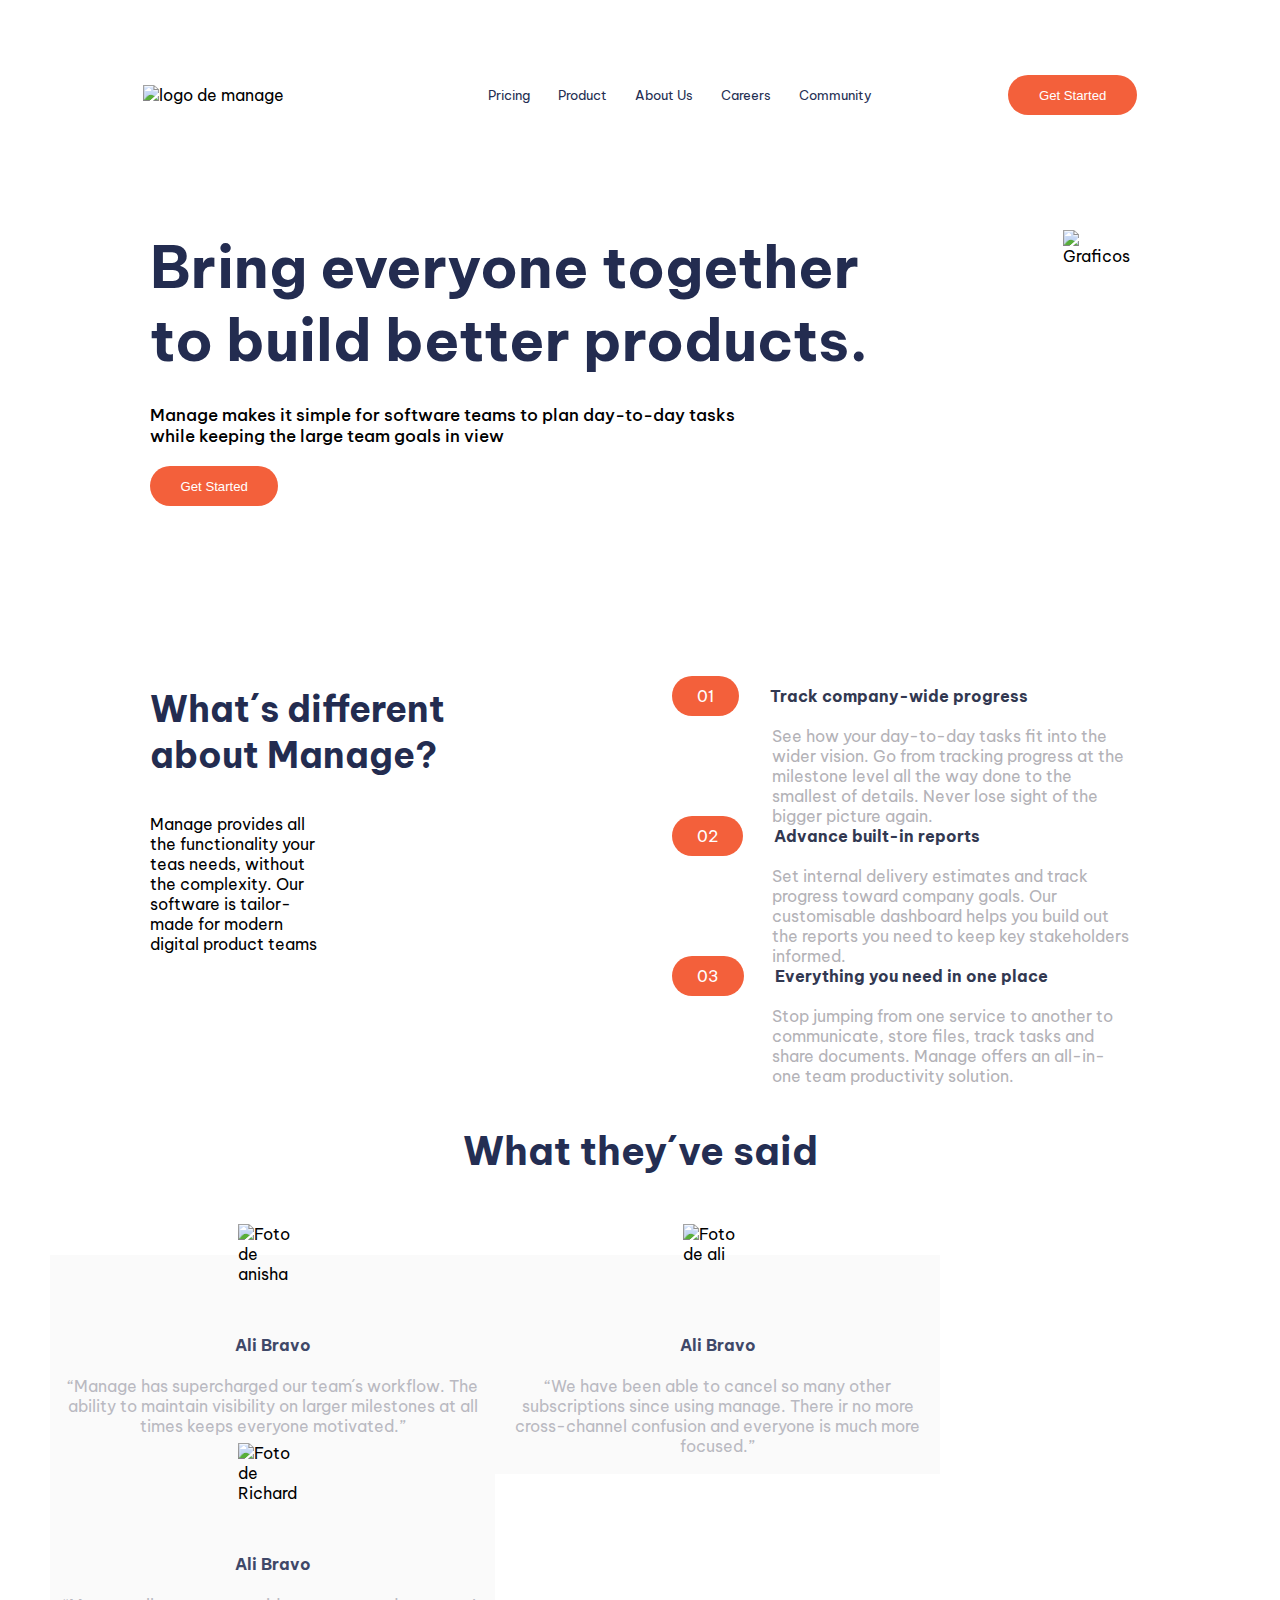
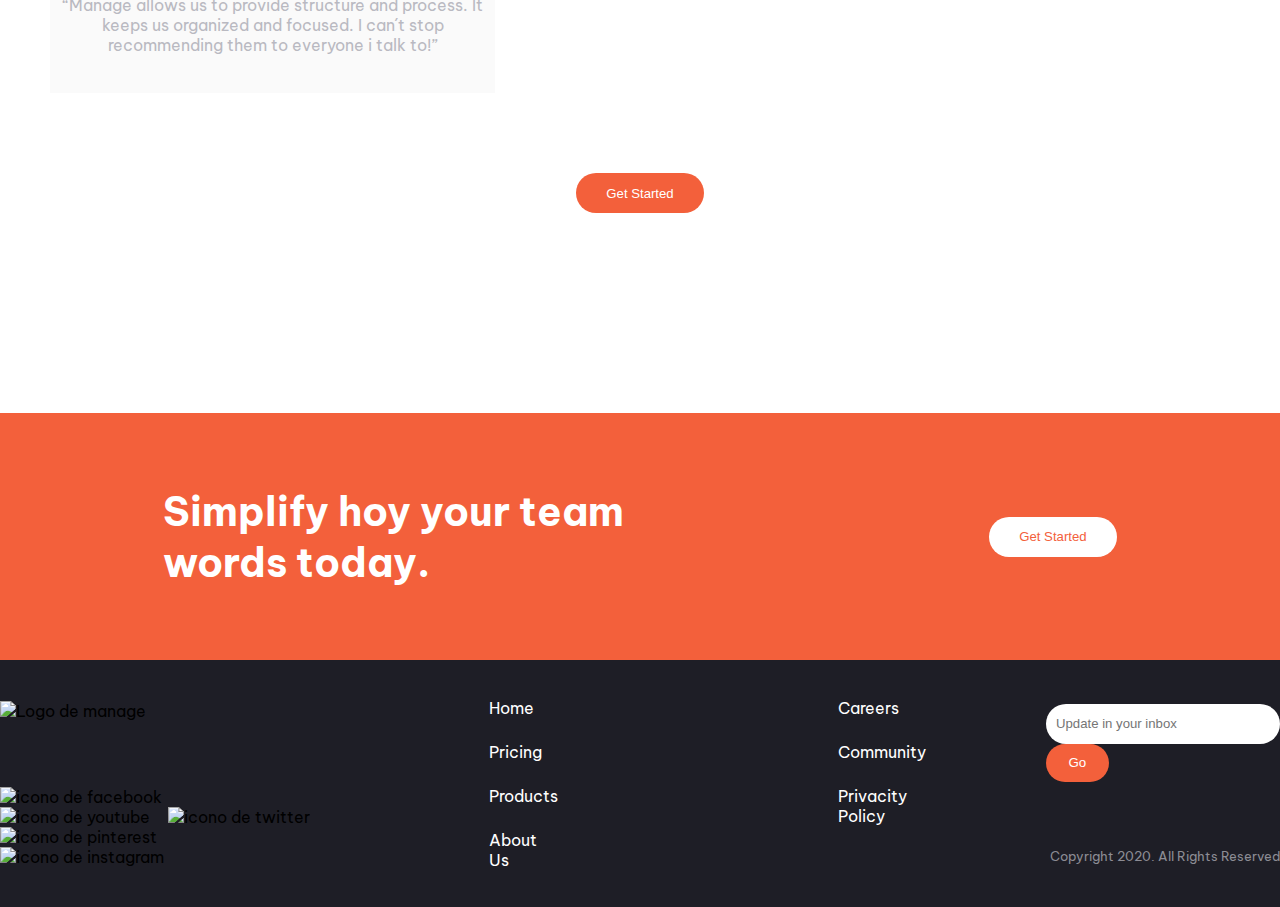
==== Proyecto Final/index.html @ f648d9e4 "Desktop terminado" ====
<!DOCTYPE html>
<html lang="es">
<head>
    <meta charset="UTF-8">
    <meta http-equiv="X-UA-Compatible" content="IE=edge">
    <meta name="viewport" content="width=device-width, initial-scale=1.0">
    <link rel="stylesheet" href="css/style.css">
    <title>Manage</title>
</head>
<body>
    <header class="home">
        <img src="img/logo.svg" alt="logo de manage">
        <nav class="navHeader">
            <ul>
                <li>Pricing</li>
                <li>Product</li>
                <li>About Us</li>
                <li>Careers</li>
                <li>Community</li>
            </ul>
        </nav>
        <a href="#"><button type="submit" class="getStarted">Get Started</button>
        </a>
    </header>
    <main>
        <section class="mainSuperior">
            <article class="textBanner">
                <div class="textYbutton">
                    <h1>Bring everyone together to build better products.</h1>
                    <p>Manage makes it simple for software teams to plan day-to-day tasks while keeping the large team goals in view</p>
                    <a href="#"><button type="submit" class="getStarted">Get Started</button>
                    </a>
                </div>
                <div class="grafico">
                    <img src="img/illustration-intro.svg" alt="Graficos ">
                </div>
            </article>
            <article class="prospecto">
                <section class="text">
                    <h3>What´s different about Manage?</h3>
                    <p>Manage provides all the functionality your teas needs, without the complexity. Our software is tailor-made for modern digital product teams</p>
                </section>
    
                <section class="items">
                <div class="skills">
                    <span>01</span>
                    <h5>Track company-wide progress</h5>
                    <p>See how your day-to-day tasks fit into the wider vision. Go from tracking progress at the milestone level all the way done to the smallest of details. Never lose sight of the bigger picture again.</p>
                </div>
                <div class="skills">
                    <span>02</span>
                    <h5>Advance built-in reports</h5>
                    <p>Set internal delivery estimates and track progress toward company goals. Our customisable dashboard helps you build out the reports you need to keep key stakeholders informed.</p>
                </div>
                <div class="skills">
                    <span>03</span>
                    <h5>Everything you need in one place</h5>
                    <p>Stop jumping from one service to another to communicate, store files, track tasks and share documents. Manage offers an all-in-one team productivity solution.</p>
                </div>            
                </section>
            </article>
        </section>
        <section class="midFooter">
            <h2>What they´ve said</h2>
            <article class="galeria">
                <div class="cards">
                    <img src="img/avatar-anisha.png" alt="Foto de anisha">
                    <h5>Ali Bravo</h5>
                    <p>“Manage has supercharged our team´s workflow. The ability to maintain visibility on larger milestones at all times keeps everyone motivated.”</p>
                </div>
                <div class="cards">
                    <img src="img/avatar-ali.png" alt="Foto de ali">
                    <h5>Ali Bravo</h5>
                    <p>“We have been able to cancel so many other subscriptions since using manage. There ir no more cross-channel confusion and everyone is much more focused.”</p>
                </div>
                <div class="cards">
                    <img src="img/avatar-richard.png" alt="Foto de Richard">
                    <h5>Ali Bravo</h5>
                    <p>“Manage allows us to provide structure and process. It keeps us organized and focused. I can´t stop recommending them to everyone i talk to!”</p>
                </div>
            </article>
            <a href="#"><button type="submit" class="getStarted">Get Started</button>
            </a>
        </section>
    </main>
    <footer>
        <header class="footerSup">
            <h2>Simplify hoy your team words today.</h2>
            <a href="#">
                <button type="submit" class="getStarted2">Get Started</button>
            </a>
        </header>
        <footer class="footerEnd">
            <section class="logoSocialMedia"> 
                <img src="img/logo.svg" alt="Logo de manage">
                <div class="socialMedia">
                    <img src="img/icon-facebook.svg" alt="icono de facebook">
                    <img src="img/icon-youtube.svg" alt="icono de youtube">
                    <img src="img/icon-twitter.svg" alt="icono de twitter">
                    <img src="img/icon-pinterest.svg" alt="icono de pinterest">
                    <img src="img/icon-instagram.svg" alt="icono de instagram">
                </div>
            </section>
            <section class="politicas">
                <div class="column1">
                    <ul>
                        <li>Home</li>
                        <li>Pricing</li>
                        <li>Products</li>
                        <li>About Us</li>
                    </ul>                    
                </div>
                <div class="column2">
                    <ul>
                        <li>Careers</li>
                        <li>Community</li>
                        <li>Privacity Policy</li>
                    </ul>
                </div>
            </section>
            <section class="formEnd">
                <div class="emailButton">
                    <form action="post">
                        <input type="email" placeholder="Update in your inbox">
                        <a href="#">
                            <button type="submit">Go</button>
                        </a>
                    </form>
                </div>
                <div class="copyRight">
                    <p>Copyright 2020. All Rights Reserved</p>
                </div>
            </section>
        </footer>
    </footer>

</body>
</html>
---- Proyecto Final/css/style.css ----
@import url('https://fonts.googleapis.com/css2?family=Be+Vietnam+Pro&display=swap');
*{
    margin: 0;
    box-sizing: border-box;
}
body{
    font-family: 'Be Vietnam Pro', sans-serif;
    font-size: 16px;
}
h1,h3{
    color: #232C50;
}
.getStarted, .skills span, .footerSup, .emailButton form button{
    background-color: #F3603B;
}
header{
    display: flex;
    justify-content: space-around;
    align-items: center;
}
.home{
    padding: 75.13px ; 
}
header nav ul{
    display: flex;
    list-style: none;
}
header nav ul li{
    color: #242E52;
    font-size: 13px;
    margin-left: 28px;
}
button.getStarted{
    font-size: 13.18px;
    padding: 12.5px 30.5px;
    border-radius: 50px;
    color: white;
    border: none;
}
h1{
    font-size: 58px;
    font-weight: bold;
}
main {
    display: flex;
    flex-direction: column;
}
main section.mainSuperior{
    display: flex;
    justify-content: space-evenly;
    align-items: center;
    flex-direction: column;
    padding: 40px 150px;  
}
.textBanner{
    display: flex;
}
.textBanner div p{
    font-size: 16.5584px;
    font-weight: 500;
}
.textYbutton{
    display: flex;
    flex-direction: column;
    justify-content: space-around;
    align-items:flex-start;
} 
.grafico{
    margin-left: 146px;
}
.textYbutton p{
    padding: 28px 170px 20px 0px;
}
.prospecto{
    display: flex;
    margin-top: 180px;
}
h3{
    font-size: 36px;
    font-weight: bold;
}
section.text p{
    padding-right: 200px;
    padding-top: 36px;
}
.skills span{
    padding: 10px 25px;
    border-radius: 50px;
    color: white;
    border: none;
}
.items{
    margin-left: 150px;
}
section.items h5{
    color: #323851;
    display: inline;
    font-size: 16px;
    padding-left: 27px;
}
section.items p{
    color: #B3B2B7;
    padding-right: 0px;
    padding-left: 100px;
    padding-top: 20px;
}
/* Galeria What they´ve said */
.midFooter{
    display: flex;
    flex-direction: column;
    align-items: center;
}
.midFooter h2 {
    color: #242E53;
    font-size: 39.21px;
}
.galeria {
    display: flex;
    align-items: center;
    margin-top: 80px;
    margin-left: 50px;
    margin-right: 50px;
    flex-wrap: wrap;
}
.galeria .cards{
    display: flex;
    flex-direction: column;
    align-items: center;
    width: 445px;
    height: 219px;
    background: #FAFAFA;
    position: relative;
}
.galeria .cards img{
    position: absolute;
    width: 70px;
    height: 70px;
    bottom: 180px;
}
.cards h5{
    color: #3F4868;
    font-size: 16.07px;
    margin-top: 80px;
}
.cards p{
    color: #B9B9C1;
    margin-top: 21px;
    text-align: center;
}
.midFooter button{
    margin-top: 80px;
    margin-bottom: 200px;
}
/* Footer final */
.footerSup{
    height: 247px;
}
footer header h2{
    color: white;
    font-size: 40px;
    width: 500px;
}
.getStarted2{
    font-size: 13.18px;
    padding: 12.5px 30.5px;
    border-radius: 50px;
    background-color: white;
    color:#F3603B;
    border: none;
}
.footerEnd{
    display: flex;
    background-color: #1E1E26;
    justify-content: space-around;
    align-items: center;
    height: 247px;
}
.logoSocialMedia .footerEnd{
    display: flex;
    flex-direction: column;
}
.socialMedia{
    margin-top: 66px;
}
.socialMedia img{
    padding-right: 13.5px;
}
.politicas div ul li{
    list-style: none;
    padding: 12px 120px;
    color: white;
}
.politicas{
    display: flex;
}
.emailButton form input{
    font-size: 13.18px;
    border-radius: 50vh;
    border: none;
    padding: 12.5px 48px 12.5px 10px;
}
.emailButton form button{
    border-radius: 50vh;
    border: none;
    padding: 11.5px 22.5px;
    color: white;
}
.copyRight{
    margin-top: 66px;
    color: #8C8C94;
    font-size: 12.5px;
    text-align: end;
}

@media (max-width: 1250px) {
    main section article.textBanner{
        display: flex;
        flex-wrap: wrap;
    }
    section article{

        width: 35%;
    }
}
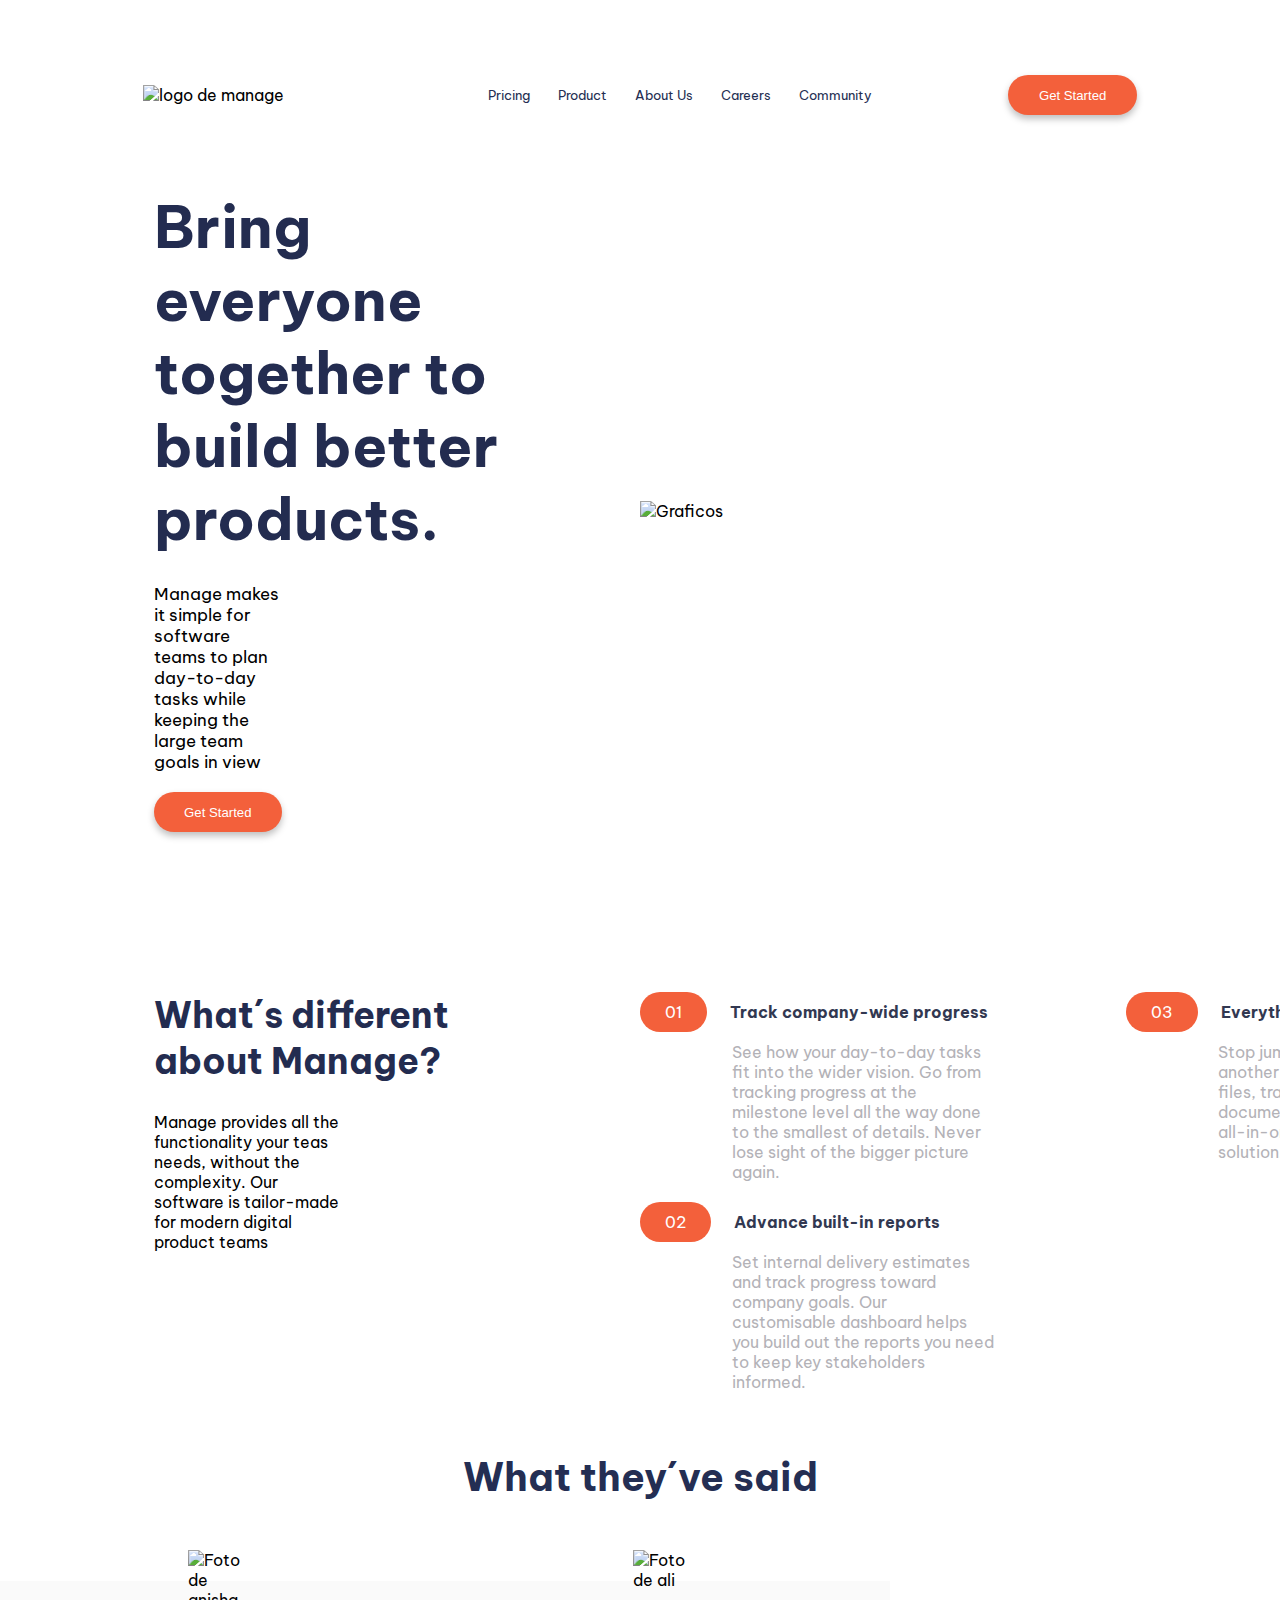
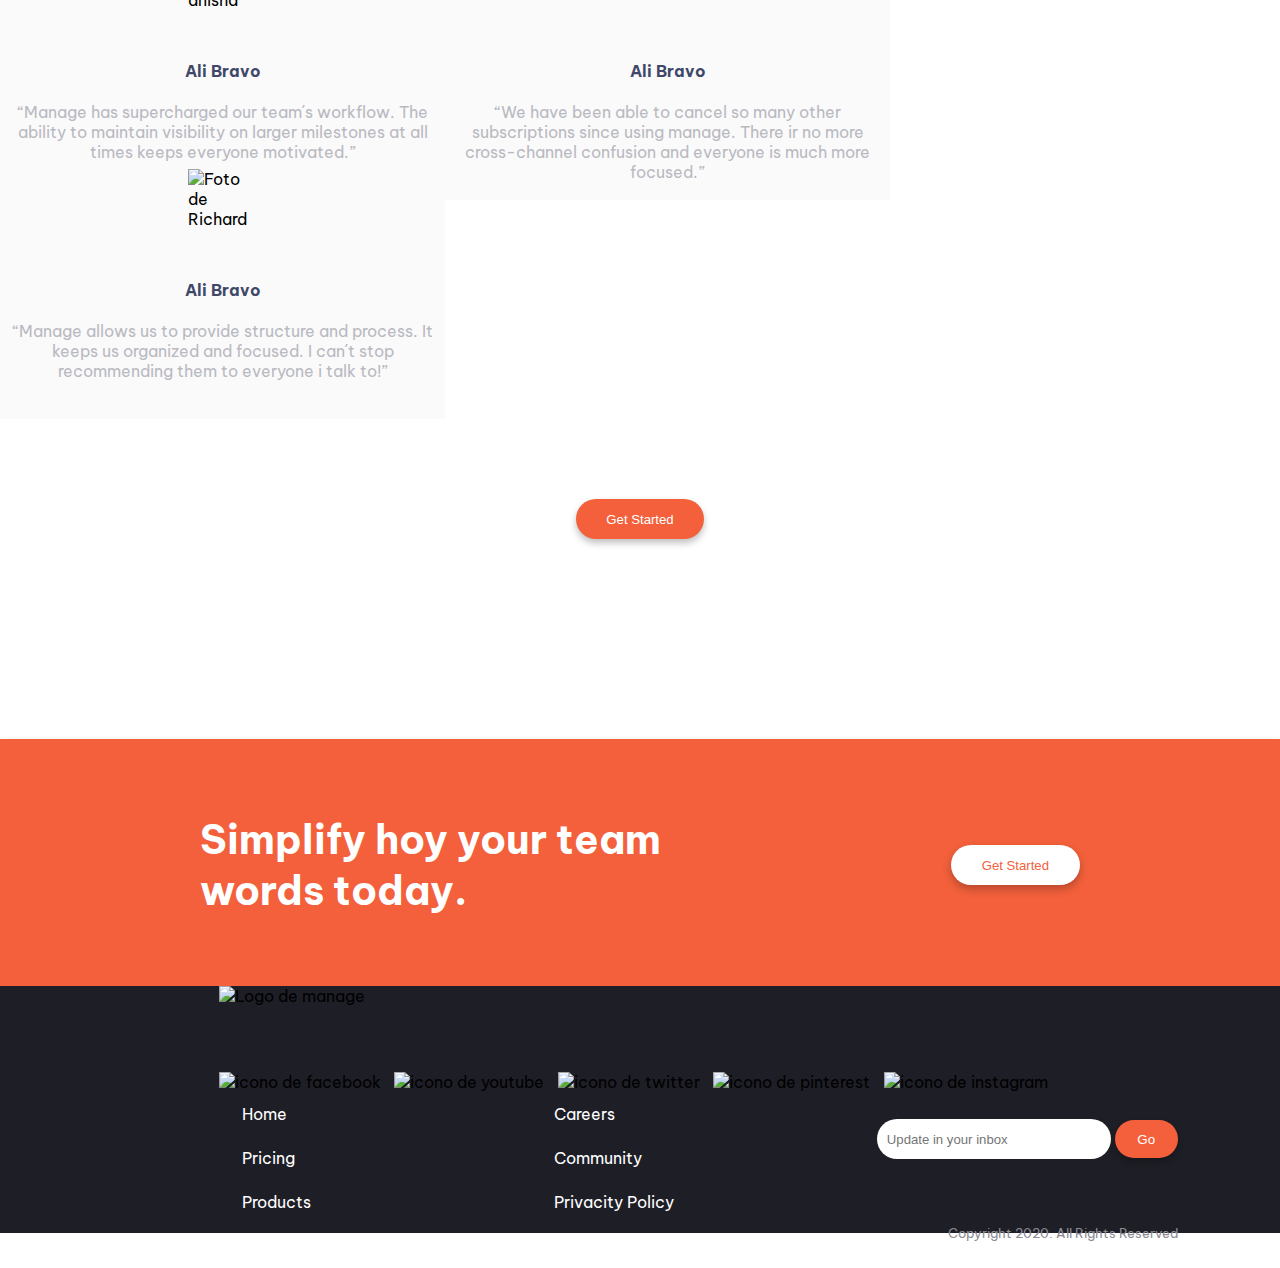
==== commit 5bed5242: "Aplicando wrap y flex en todas las cajas" ====
--- a/Proyecto Final/index.html
+++ b/Proyecto Final/index.html
@@ -8,7 +8,7 @@
     <title>Manage</title>
 </head>
 <body>
-    <header class="home">
+    <header>
         <img src="img/logo.svg" alt="logo de manage">
         <nav class="navHeader">
             <ul>
@@ -23,67 +23,73 @@
         </a>
     </header>
     <main>
-        <section class="mainSuperior">
-            <article class="textBanner">
-                <div class="textYbutton">
+            <section class="textBanner">
+                <article class="textYbutton">
                     <h1>Bring everyone together to build better products.</h1>
-                    <p>Manage makes it simple for software teams to plan day-to-day tasks while keeping the large team goals in view</p>
+                    <p>Manage makes it simple for software teams to plan day-to-day tasks while keeping the large team
+                        goals in view</p>
                     <a href="#"><button type="submit" class="getStarted">Get Started</button>
                     </a>
-                </div>
-                <div class="grafico">
+                </article>
+                <article class="grafico">
                     <img src="img/illustration-intro.svg" alt="Graficos ">
-                </div>
-            </article>
-            <article class="prospecto">
-                <section class="text">
+                </article>
+            </section>
+            <section class="prospecto">
+                <article class="text">
                     <h3>What´s different about Manage?</h3>
-                    <p>Manage provides all the functionality your teas needs, without the complexity. Our software is tailor-made for modern digital product teams</p>
-                </section>
-    
-                <section class="items">
-                <div class="skills">
-                    <span>01</span>
-                    <h5>Track company-wide progress</h5>
-                    <p>See how your day-to-day tasks fit into the wider vision. Go from tracking progress at the milestone level all the way done to the smallest of details. Never lose sight of the bigger picture again.</p>
-                </div>
-                <div class="skills">
-                    <span>02</span>
-                    <h5>Advance built-in reports</h5>
-                    <p>Set internal delivery estimates and track progress toward company goals. Our customisable dashboard helps you build out the reports you need to keep key stakeholders informed.</p>
-                </div>
-                <div class="skills">
-                    <span>03</span>
-                    <h5>Everything you need in one place</h5>
-                    <p>Stop jumping from one service to another to communicate, store files, track tasks and share documents. Manage offers an all-in-one team productivity solution.</p>
-                </div>            
-                </section>
-            </article>
-        </section>
+                    <p>Manage provides all the functionality your teas needs, without the complexity. Our software is
+                        tailor-made for modern digital product teams</p>
+                </article>
+
+                <article class="items">
+                    <div class="skills">             
+                        <h5><span>01</span>Track company-wide progress</h5>
+                        <p>See how your day-to-day tasks fit into the wider vision. Go from tracking progress at the
+                            milestone level all the way done to the smallest of details. Never lose sight of the bigger
+                            picture again.</p>
+                    </div>
+                    <div class="skills">
+                        
+                        <h5><span>02</span>Advance built-in reports</h5>
+                        <p>Set internal delivery estimates and track progress toward company goals. Our customisable
+                            dashboard helps you build out the reports you need to keep key stakeholders informed.</p>
+                    </div>
+                    <div class="skills">
+                        
+                        <h5><span>03</span>Everything you need in one place</h5>
+                        <p>Stop jumping from one service to another to communicate, store files, track tasks and share
+                            documents. Manage offers an all-in-one team productivity solution.</p>
+                    </div>
+                </article>
+            </section>
         <section class="midFooter">
             <h2>What they´ve said</h2>
             <article class="galeria">
                 <div class="cards">
                     <img src="img/avatar-anisha.png" alt="Foto de anisha">
                     <h5>Ali Bravo</h5>
-                    <p>“Manage has supercharged our team´s workflow. The ability to maintain visibility on larger milestones at all times keeps everyone motivated.”</p>
+                    <p>“Manage has supercharged our team´s workflow. The ability to maintain visibility on larger
+                        milestones at all times keeps everyone motivated.”</p>
                 </div>
                 <div class="cards">
                     <img src="img/avatar-ali.png" alt="Foto de ali">
                     <h5>Ali Bravo</h5>
-                    <p>“We have been able to cancel so many other subscriptions since using manage. There ir no more cross-channel confusion and everyone is much more focused.”</p>
+                    <p>“We have been able to cancel so many other subscriptions since using manage. There ir no more
+                        cross-channel confusion and everyone is much more focused.”</p>
                 </div>
                 <div class="cards">
                     <img src="img/avatar-richard.png" alt="Foto de Richard">
                     <h5>Ali Bravo</h5>
-                    <p>“Manage allows us to provide structure and process. It keeps us organized and focused. I can´t stop recommending them to everyone i talk to!”</p>
+                    <p>“Manage allows us to provide structure and process. It keeps us organized and focused. I can´t
+                        stop recommending them to everyone i talk to!”</p>
                 </div>
             </article>
             <a href="#"><button type="submit" class="getStarted">Get Started</button>
             </a>
         </section>
     </main>
-    <footer>
+    <footer class="end">
         <header class="footerSup">
             <h2>Simplify hoy your team words today.</h2>
             <a href="#">
@@ -91,7 +97,7 @@
             </a>
         </header>
         <footer class="footerEnd">
-            <section class="logoSocialMedia"> 
+            <section class="logoSocialMedia">
                 <img src="img/logo.svg" alt="Logo de manage">
                 <div class="socialMedia">
                     <img src="img/icon-facebook.svg" alt="icono de facebook">
@@ -102,19 +108,19 @@
                 </div>
             </section>
             <section class="politicas">
-                <div class="column1">
+                <div class="column">
                     <ul>
-                        <li>Home</li>
-                        <li>Pricing</li>
-                        <li>Products</li>
-                        <li>About Us</li>
-                    </ul>                    
+                        <li><a href="#">Home</a></li>
+                        <li><a href="#">Pricing</a></li>
+                        <li><a href="#">Products</a></li>
+                        <li><a href="#">About Us</a></li>
+                    </ul>
                 </div>
-                <div class="column2">
+                <div class="column">
                     <ul>
-                        <li>Careers</li>
-                        <li>Community</li>
-                        <li>Privacity Policy</li>
+                        <li><a href="#">Careers</a></li>
+                        <li><a href="#">Community</a></li>
+                        <li><a href="#">Privacity Policy</a></li>
                     </ul>
                 </div>
             </section>
@@ -133,6 +139,5 @@
             </section>
         </footer>
     </footer>
-
 </body>
 </html>--- a/Proyecto Final/css/style.css
+++ b/Proyecto Final/css/style.css
@@ -10,20 +10,22 @@
 h1,h3{
     color: #232C50;
 }
-.getStarted, .skills span, .footerSup, .emailButton form button{
+.getStarted, .footerSup, .emailButton form button{
+    cursor: pointer;
     background-color: #F3603B;
+    box-shadow: 0px 4px 7px rgba(0, 0, 0, 0.25);
 }
 header{
     display: flex;
     justify-content: space-around;
     align-items: center;
-}
-.home{
+    flex-wrap: wrap;
     padding: 75.13px ; 
 }
 header nav ul{
     display: flex;
     list-style: none;
+    flex-wrap: wrap;
 }
 header nav ul li{
     color: #242E52;
@@ -37,78 +39,106 @@
     color: white;
     border: none;
 }
+main {
+    display: flex;
+    flex-direction: column;
+    justify-content: center;
+    align-items: center;
+    flex-wrap: wrap;
+}
+/* ------------TEXTO Y GRAFICO -----------*/
+main section.textBanner{
+    display: flex;
+    justify-content: space-between;
+    align-items: center;
+    width: 76%;
+    flex-wrap: wrap;
+    /* background-color: grey; */
+}
 h1{
     font-size: 58px;
     font-weight: bold;
-}
-main {
-    display: flex;
-    flex-direction: column;
-}
-main section.mainSuperior{
-    display: flex;
-    justify-content: space-evenly;
-    align-items: center;
-    flex-direction: column;
-    padding: 40px 150px;  
-}
-.textBanner{
-    display: flex;
-}
-.textBanner div p{
+    padding-right: 100px;
+}
+.textYbutton p{
     font-size: 16.5584px;
-    font-weight: 500;
+    font-weight: medium;
+    padding: 28px 360px 20px 0px;
 }
 .textYbutton{
     display: flex;
     flex-direction: column;
-    justify-content: space-around;
     align-items:flex-start;
+    flex-wrap: wrap;
+    width: 50%;
 } 
 .grafico{
-    margin-left: 146px;
-}
-.textYbutton p{
-    padding: 28px 170px 20px 0px;
-}
+    width: 50%;
+}
+/* -------------PARTE DEL MEDIO CON SKILLS ----------*/
 .prospecto{
     display: flex;
-    margin-top: 180px;
-}
-h3{
+    justify-content: space-between;
+    margin-top: 160px;
+    width: 76%;
+    flex-wrap: wrap;
+    /* background-color: aqua; */
+}
+.text {
+    display: flex;
+    flex-direction: column;
+    width: 35%;
+    flex-wrap: wrap;
+}
+.text h3{
     font-size: 36px;
     font-weight: bold;
 }
-section.text p{
-    padding-right: 200px;
-    padding-top: 36px;
+.text p{
+    padding: 28px 150px 0 0;
+}
+.items{
+    width: 50%;
+    height: 50vh;
+    margin-top: 10px;
+    display: flex;
+    flex-direction: column;
+    flex-wrap: wrap;
+}
+.skills{
+    margin-bottom: 30px;
+    display: flex;
+    flex-direction: column;
+    align-items: flex-start;
+    flex-wrap: wrap;
+    
+}
+.skills h5{
+    color: #323851;
+    display: inline-block;
+    font-size: 16px;
 }
 .skills span{
     padding: 10px 25px;
     border-radius: 50px;
     color: white;
     border: none;
-}
-.items{
-    margin-left: 150px;
-}
-section.items h5{
-    color: #323851;
-    display: inline;
-    font-size: 16px;
-    padding-left: 27px;
-}
-section.items p{
+    background-color: #F3603B;
+    margin-right: 23px;
+    font-weight: normal;
+}
+.skills p{
+    margin-top: 20px;
+    padding-left: 92px;
+    padding-right: 132px;
     color: #B3B2B7;
-    padding-right: 0px;
-    padding-left: 100px;
-    padding-top: 20px;
-}
-/* Galeria What they´ve said */
+}
+/* ----------GALERIA WHAT THEY'VE SAID  ------------*/
 .midFooter{
     display: flex;
     flex-direction: column;
     align-items: center;
+    flex-wrap: wrap;
 }
 .midFooter h2 {
     color: #242E53;
@@ -118,8 +148,6 @@
     display: flex;
     align-items: center;
     margin-top: 80px;
-    margin-left: 50px;
-    margin-right: 50px;
     flex-wrap: wrap;
 }
 .galeria .cards{
@@ -130,6 +158,7 @@
     height: 219px;
     background: #FAFAFA;
     position: relative;
+    flex-wrap: wrap;
 }
 .galeria .cards img{
     position: absolute;
@@ -151,11 +180,13 @@
     margin-top: 80px;
     margin-bottom: 200px;
 }
-/* Footer final */
+/* --------------FOOTER FINAL----------- */
 .footerSup{
+    display: flex;
     height: 247px;
-}
-footer header h2{
+    flex-wrap: wrap;
+}
+.footerSup h2{
     color: white;
     font-size: 40px;
     width: 500px;
@@ -167,6 +198,7 @@
     background-color: white;
     color:#F3603B;
     border: none;
+    box-shadow: 0px 4px 8px rgba(0, 0, 0, 0.25);
 }
 .footerEnd{
     display: flex;
@@ -174,24 +206,52 @@
     justify-content: space-around;
     align-items: center;
     height: 247px;
-}
-.logoSocialMedia .footerEnd{
-    display: flex;
-    flex-direction: column;
+    flex-wrap: wrap;
+}
+.footerEnd{
+    display: flex;
+    justify-content: space-evenly;
+    flex-wrap: wrap;
+}
+.logoSocialMedia{
+    display: flex;
+    align-items: flex-start;
+    flex-direction: column;
+    flex-wrap: wrap;
 }
 .socialMedia{
+    display: flex;
     margin-top: 66px;
+    flex-wrap: wrap;
 }
 .socialMedia img{
     padding-right: 13.5px;
 }
-.politicas div ul li{
+.politicas{
+    display: flex;
+    flex-wrap: wrap;
+}
+.column ul{
+    display: flex;
+    flex-direction: column;
+    flex-wrap: wrap;
+}
+.column ul li{
     list-style: none;
-    padding: 12px 120px;
-    color: white;
-}
-.politicas{
-    display: flex;
+    padding: 12px 100px;    
+}
+.column ul li a{
+    text-decoration: none;
+    color: white;
+}
+.formEnd{
+    display: flex;
+    flex-direction: column;
+    flex-wrap: wrap;
+}
+.emailButton{
+    display: flex;
+    flex-wrap: wrap;
 }
 .emailButton form input{
     font-size: 13.18px;
@@ -206,21 +266,50 @@
     color: white;
 }
 .copyRight{
+    display: flex;
+    flex-direction: column;
     margin-top: 66px;
     color: #8C8C94;
     font-size: 12.5px;
     text-align: end;
-}
-
-@media (max-width: 1250px) {
-    main section article.textBanner{
-        display: flex;
-        flex-wrap: wrap;
-    }
-    section article{
-
-        width: 35%;
-    }
-}
+    flex-wrap: wrap;
+}
+/* ----------------MOBILE 375PX --------------------*/
+@media (max-width: 375px) {
+    .navHeader, .home a,header a{
+        display: none;
+    }
+    main section.textBanner{
+        flex-direction: column;
+        width: 100%;
+    }
+    .grafico{
+        order: -1;
+        width: 100vh;
+    }
+    .textYbutton{
+        align-items: center;
+        width: 100vh;
+    }
+    .textYbutton h1, .textYbutton p{
+        text-align: center;
+    }
+    .textYbutton p{
+        padding: 0;
+        width: 375px;
+        text-align: center;
+    }
 
 
+    .footerSup h2{
+        text-align: center;
+    }
+    .end{
+        display: flex;
+        flex-direction: column;
+        flex-wrap: wrap;
+        width: 375px;
+    }
+} 
+
+
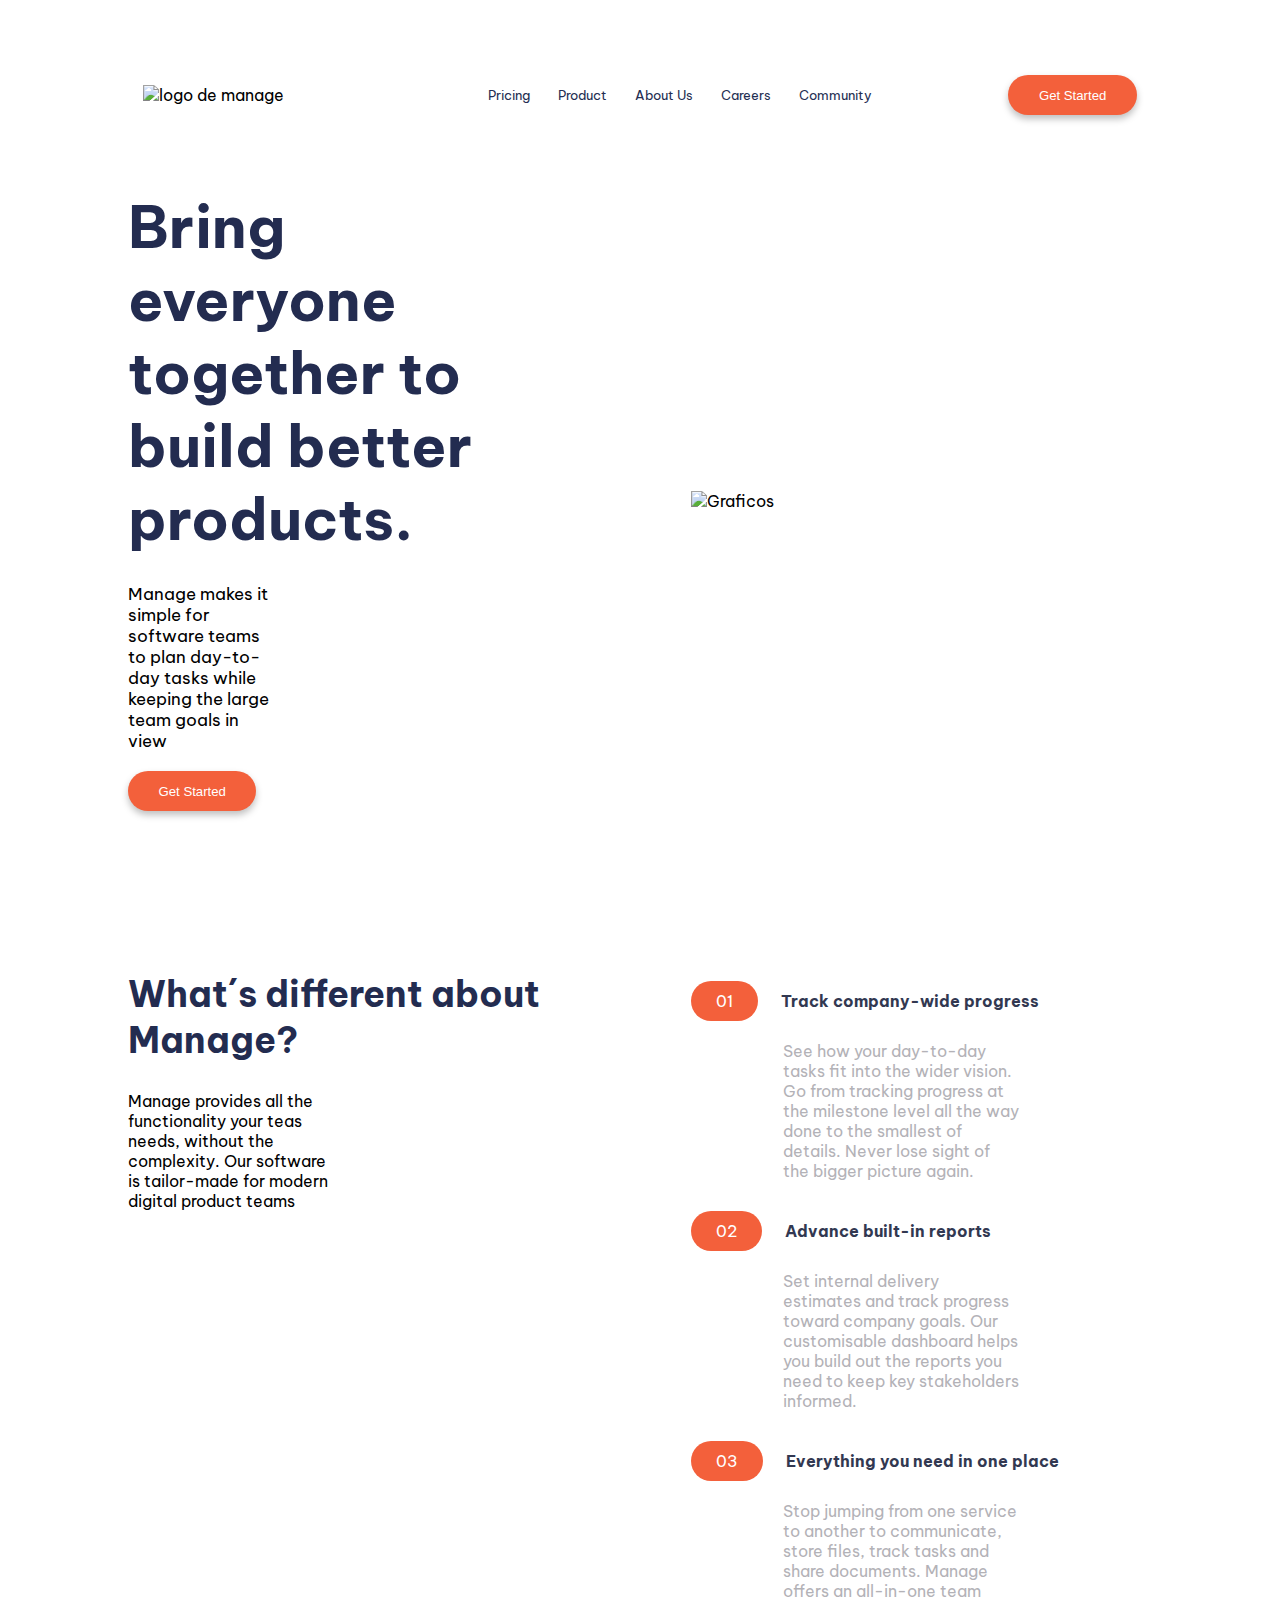
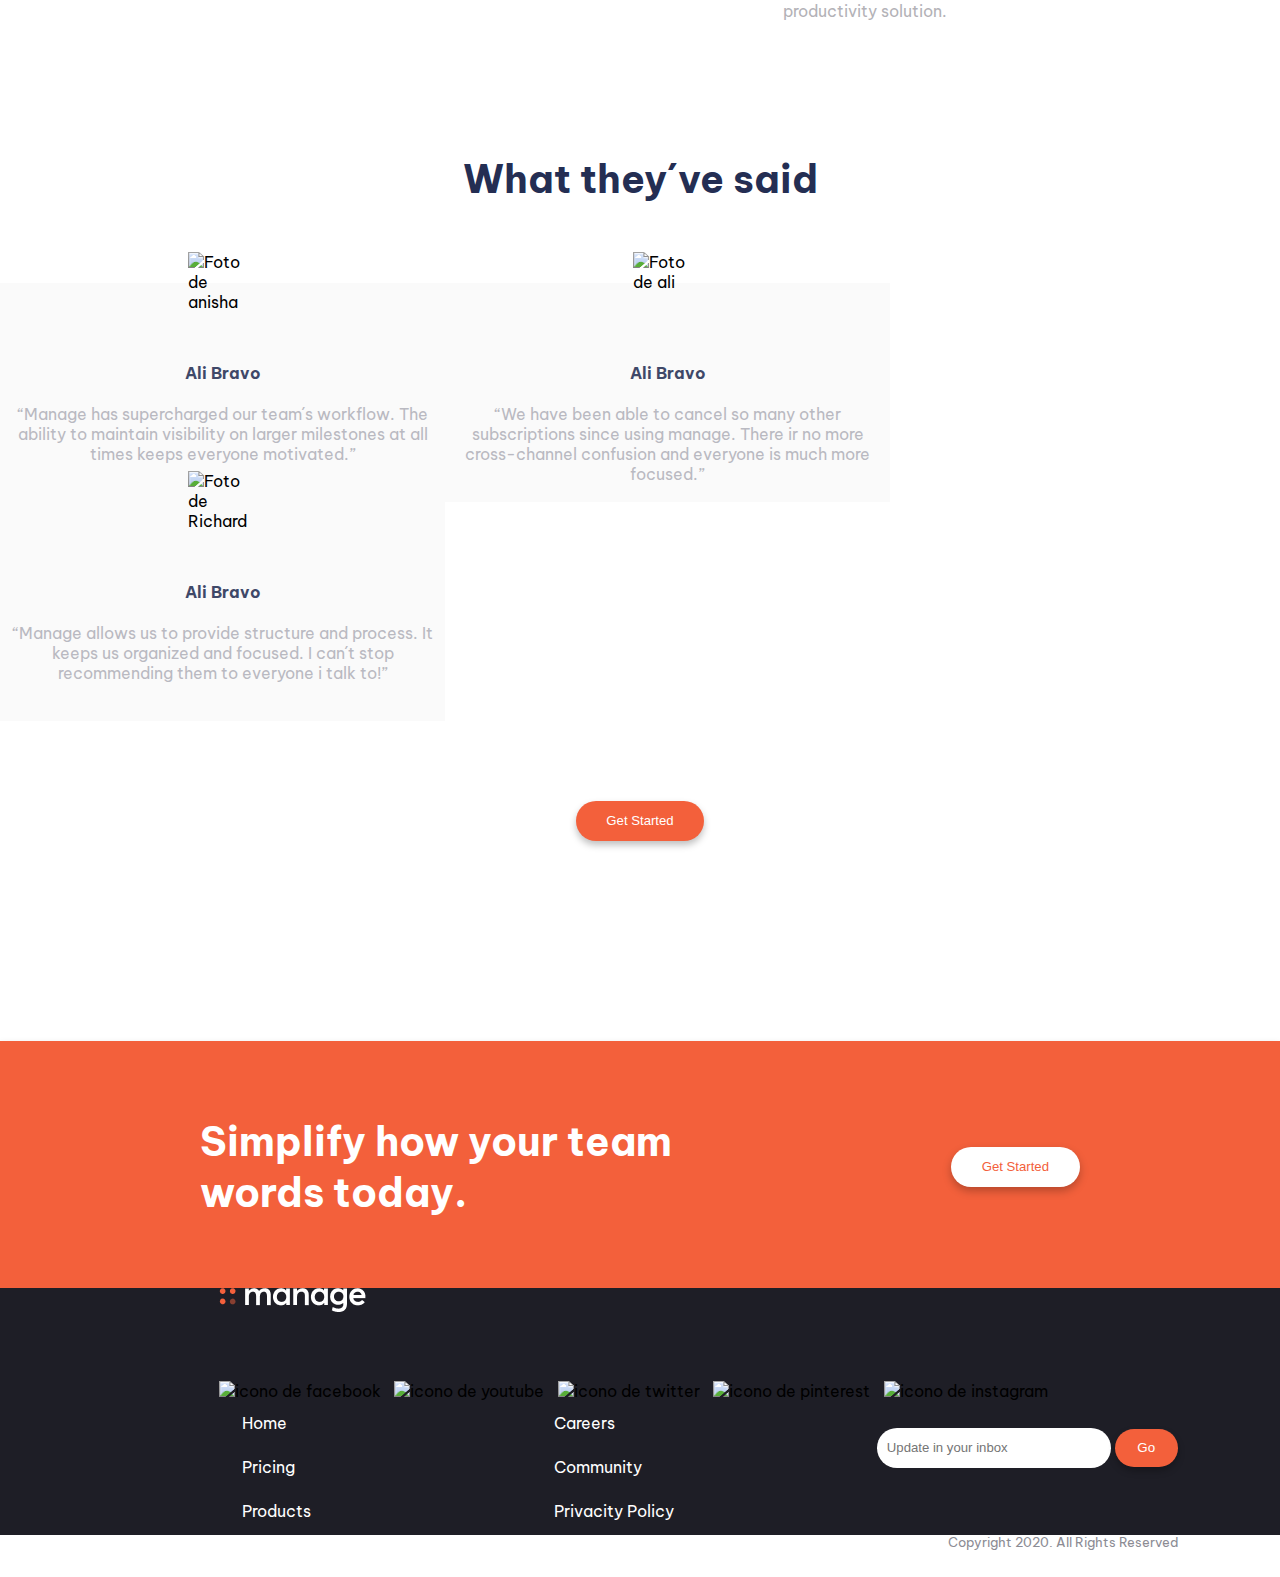
==== commit c468e9bb: "Mobile en proceso" ====
--- a/Proyecto Final/index.html
+++ b/Proyecto Final/index.html
@@ -21,6 +21,7 @@
         </nav>
         <a href="#"><button type="submit" class="getStarted">Get Started</button>
         </a>
+        <img class="hamburguer" src="img/icon-hamburger.svg" alt="">
     </header>
     <main>
             <section class="textBanner">
@@ -43,21 +44,22 @@
                 </article>
 
                 <article class="items">
-                    <div class="skills">             
-                        <h5><span>01</span>Track company-wide progress</h5>
+                    <div class="skills">
+                        <span>01</span>             
+                        <h5>Track company-wide progress</h5>
                         <p>See how your day-to-day tasks fit into the wider vision. Go from tracking progress at the
                             milestone level all the way done to the smallest of details. Never lose sight of the bigger
                             picture again.</p>
                     </div>
                     <div class="skills">
-                        
-                        <h5><span>02</span>Advance built-in reports</h5>
+                        <span>02</span>
+                        <h5>Advance built-in reports</h5>
                         <p>Set internal delivery estimates and track progress toward company goals. Our customisable
                             dashboard helps you build out the reports you need to keep key stakeholders informed.</p>
                     </div>
                     <div class="skills">
-                        
-                        <h5><span>03</span>Everything you need in one place</h5>
+                        <span>03</span>
+                        <h5>Everything you need in one place</h5>
                         <p>Stop jumping from one service to another to communicate, store files, track tasks and share
                             documents. Manage offers an all-in-one team productivity solution.</p>
                     </div>
@@ -66,7 +68,7 @@
         <section class="midFooter">
             <h2>What they´ve said</h2>
             <article class="galeria">
-                <div class="cards">
+                <div class="cards" id="noMobile">
                     <img src="img/avatar-anisha.png" alt="Foto de anisha">
                     <h5>Ali Bravo</h5>
                     <p>“Manage has supercharged our team´s workflow. The ability to maintain visibility on larger
@@ -78,7 +80,7 @@
                     <p>“We have been able to cancel so many other subscriptions since using manage. There ir no more
                         cross-channel confusion and everyone is much more focused.”</p>
                 </div>
-                <div class="cards">
+                <div class="cards" id="noMobile">
                     <img src="img/avatar-richard.png" alt="Foto de Richard">
                     <h5>Ali Bravo</h5>
                     <p>“Manage allows us to provide structure and process. It keeps us organized and focused. I can´t
@@ -91,14 +93,14 @@
     </main>
     <footer class="end">
         <header class="footerSup">
-            <h2>Simplify hoy your team words today.</h2>
+            <h2>Simplify how your team words today.</h2>
             <a href="#">
                 <button type="submit" class="getStarted2">Get Started</button>
             </a>
         </header>
         <footer class="footerEnd">
             <section class="logoSocialMedia">
-                <img src="img/logo.svg" alt="Logo de manage">
+                <img src="img/LogoFooter.png" alt="Logo de manage">
                 <div class="socialMedia">
                     <img src="img/icon-facebook.svg" alt="icono de facebook">
                     <img src="img/icon-youtube.svg" alt="icono de youtube">
--- a/Proyecto Final/css/style.css
+++ b/Proyecto Final/css/style.css
@@ -1,38 +1,52 @@
-@import url('https://fonts.googleapis.com/css2?family=Be+Vietnam+Pro&display=swap');
-*{
+@import url("https://fonts.googleapis.com/css2?family=Be+Vietnam+Pro&display=swap");
+* {
     margin: 0;
     box-sizing: border-box;
-}
-body{
-    font-family: 'Be Vietnam Pro', sans-serif;
+    /* border:2px solid red; */
+}
+body {
+    font-family: "Be Vietnam Pro", sans-serif;
     font-size: 16px;
-}
-h1,h3{
-    color: #232C50;
-}
-.getStarted, .footerSup, .emailButton form button{
+    background-image: url(../img/bg-tablet-pattern.svg);
+    background-repeat: no-repeat;
+    background-position: right top;
+}
+h1,h3 {
+    color: #232c50;
+}
+.getStarted,.footerSup,.emailButton form button {
     cursor: pointer;
-    background-color: #F3603B;
+    background-color: #f3603b;
     box-shadow: 0px 4px 7px rgba(0, 0, 0, 0.25);
 }
-header{
+header {
     display: flex;
     justify-content: space-around;
     align-items: center;
     flex-wrap: wrap;
-    padding: 75.13px ; 
-}
-header nav ul{
+    padding: 75.13px 20px;    
+}
+@media (min-width: 1280px){
+    header img.hamburguer{
+    display: none;
+    }
+    header {
+        padding: 75.13px;
+    }
+
+}
+
+header nav ul {
     display: flex;
     list-style: none;
     flex-wrap: wrap;
 }
-header nav ul li{
-    color: #242E52;
+header nav ul li {
+    color: #242e52;
     font-size: 13px;
     margin-left: 28px;
 }
-button.getStarted{
+button.getStarted {
     font-size: 13.18px;
     padding: 12.5px 30.5px;
     border-radius: 50px;
@@ -47,101 +61,106 @@
     flex-wrap: wrap;
 }
 /* ------------TEXTO Y GRAFICO -----------*/
-main section.textBanner{
+main section.textBanner {
     display: flex;
     justify-content: space-between;
     align-items: center;
-    width: 76%;
-    flex-wrap: wrap;
-    /* background-color: grey; */
-}
-h1{
+    width: 80%;
+    flex-wrap: wrap;
+  /* background-color: grey; */
+}
+h1 {
     font-size: 58px;
     font-weight: bold;
     padding-right: 100px;
 }
-.textYbutton p{
+.textYbutton p {
     font-size: 16.5584px;
     font-weight: medium;
     padding: 28px 360px 20px 0px;
 }
-.textYbutton{
-    display: flex;
-    flex-direction: column;
-    align-items:flex-start;
+.textYbutton {
+    display: flex;
+    flex-direction: column;
+    align-items: flex-start;
     flex-wrap: wrap;
     width: 50%;
-} 
-.grafico{
+}
+.grafico {
+    display: flex;
+    justify-content: center;
+    align-items: center;
     width: 50%;
 }
+.grafico img{
+    width: 80%;
+}
 /* -------------PARTE DEL MEDIO CON SKILLS ----------*/
-.prospecto{
+.prospecto {
     display: flex;
     justify-content: space-between;
     margin-top: 160px;
-    width: 76%;
-    flex-wrap: wrap;
+    width: 80%;
     /* background-color: aqua; */
 }
 .text {
     display: flex;
     flex-direction: column;
-    width: 35%;
-    flex-wrap: wrap;
-}
-.text h3{
+    flex-wrap: wrap;
+    width: 50%;
+}
+.text h3 {
     font-size: 36px;
     font-weight: bold;
-}
-.text p{
-    padding: 28px 150px 0 0;
-}
-.items{
-    width: 50%;
-    height: 50vh;
+    padding-right: 100px;
+}
+.text p {
+    padding: 28px 300px 0 0;
+}
+.items {
+    width: 45%;
     margin-top: 10px;
     display: flex;
     flex-direction: column;
-    flex-wrap: wrap;
-}
-.skills{
+}
+.skills {
     margin-bottom: 30px;
     display: flex;
-    flex-direction: column;
+    flex-direction: row;
     align-items: flex-start;
     flex-wrap: wrap;
-    
-}
-.skills h5{
+}
+.skills h5 {
+    margin-top: 10px;
     color: #323851;
     display: inline-block;
     font-size: 16px;
 }
-.skills span{
+.skills span {
     padding: 10px 25px;
     border-radius: 50px;
     color: white;
     border: none;
-    background-color: #F3603B;
+    background-color: #f3603b;
     margin-right: 23px;
     font-weight: normal;
 }
-.skills p{
+.skills p {
     margin-top: 20px;
     padding-left: 92px;
     padding-right: 132px;
-    color: #B3B2B7;
+    color: #b3b2b7;
 }
 /* ----------GALERIA WHAT THEY'VE SAID  ------------*/
-.midFooter{
+.midFooter {
+    margin-top: 8%;
     display: flex;
     flex-direction: column;
     align-items: center;
     flex-wrap: wrap;
 }
 .midFooter h2 {
-    color: #242E53;
+    color: #242e53;
     font-size: 39.21px;
 }
 .galeria {
@@ -150,166 +169,304 @@
     margin-top: 80px;
     flex-wrap: wrap;
 }
-.galeria .cards{
+.galeria .cards {
     display: flex;
     flex-direction: column;
     align-items: center;
     width: 445px;
     height: 219px;
-    background: #FAFAFA;
+    background: #fafafa;
     position: relative;
     flex-wrap: wrap;
 }
-.galeria .cards img{
+.galeria .cards img {
     position: absolute;
     width: 70px;
     height: 70px;
     bottom: 180px;
 }
-.cards h5{
-    color: #3F4868;
+.cards h5 {
+    color: #3f4868;
     font-size: 16.07px;
     margin-top: 80px;
 }
-.cards p{
-    color: #B9B9C1;
+.cards p {
+    color: #b9b9c1;
     margin-top: 21px;
     text-align: center;
 }
-.midFooter button{
+.midFooter button {
     margin-top: 80px;
     margin-bottom: 200px;
 }
 /* --------------FOOTER FINAL----------- */
-.footerSup{
+.end{
+    display: flex;
+    flex-direction: column;
+    flex-wrap: wrap;
+}
+.footerSup {
     display: flex;
     height: 247px;
     flex-wrap: wrap;
 }
-.footerSup h2{
+.footerSup h2 {
     color: white;
     font-size: 40px;
     width: 500px;
 }
-.getStarted2{
+.getStarted2 {
     font-size: 13.18px;
     padding: 12.5px 30.5px;
     border-radius: 50px;
     background-color: white;
-    color:#F3603B;
+    color: #f3603b;
     border: none;
     box-shadow: 0px 4px 8px rgba(0, 0, 0, 0.25);
 }
-.footerEnd{
-    display: flex;
-    background-color: #1E1E26;
+.footerEnd {
+    display: flex;
+    background-color: #1e1e26;
     justify-content: space-around;
     align-items: center;
     height: 247px;
     flex-wrap: wrap;
 }
-.footerEnd{
+.footerEnd {
     display: flex;
     justify-content: space-evenly;
     flex-wrap: wrap;
 }
-.logoSocialMedia{
+.logoSocialMedia {
     display: flex;
     align-items: flex-start;
     flex-direction: column;
     flex-wrap: wrap;
 }
-.socialMedia{
+.socialMedia {
     display: flex;
     margin-top: 66px;
     flex-wrap: wrap;
 }
-.socialMedia img{
+.socialMedia img {
     padding-right: 13.5px;
 }
-.politicas{
-    display: flex;
-    flex-wrap: wrap;
-}
-.column ul{
-    display: flex;
-    flex-direction: column;
-    flex-wrap: wrap;
-}
-.column ul li{
+.politicas {
+    display: flex;
+    flex-wrap: wrap;
+}
+.column ul {
+    display: flex;
+    flex-direction: column;
+    flex-wrap: wrap;
+}
+.column ul li {
     list-style: none;
-    padding: 12px 100px;    
-}
-.column ul li a{
+    padding: 12px 100px;
+}
+.column ul li a {
     text-decoration: none;
     color: white;
 }
-.formEnd{
-    display: flex;
-    flex-direction: column;
-    flex-wrap: wrap;
-}
-.emailButton{
-    display: flex;
-    flex-wrap: wrap;
-}
-.emailButton form input{
+.formEnd {
+    display: flex;
+    flex-direction: column;
+    flex-wrap: wrap;
+}
+.emailButton {
+    display: flex;
+    flex-wrap: wrap;
+}
+.emailButton form input {
     font-size: 13.18px;
     border-radius: 50vh;
     border: none;
     padding: 12.5px 48px 12.5px 10px;
 }
-.emailButton form button{
+.emailButton form button {
     border-radius: 50vh;
     border: none;
     padding: 11.5px 22.5px;
     color: white;
 }
-.copyRight{
+.copyRight {
     display: flex;
     flex-direction: column;
     margin-top: 66px;
-    color: #8C8C94;
+    color: #8c8c94;
     font-size: 12.5px;
     text-align: end;
     flex-wrap: wrap;
 }
 /* ----------------MOBILE 375PX --------------------*/
 @media (max-width: 375px) {
-    .navHeader, .home a,header a{
+    .navHeader,.home a,header a {
         display: none;
-    }
-    main section.textBanner{
+        }
+    .textBanner{
         flex-direction: column;
-        width: 100%;
-    }
-    .grafico{
+    }
+    .textYbutton{
+        width: 100%;
+        align-items: center;
+    }
+    .textYbutton h1{
+        padding: 0px;
+        font-size: 35px;
+        text-align: center;
+        margin-bottom: 20px;
+    }
+    article.grafico {
         order: -1;
-        width: 100vh;
-    }
-    .textYbutton{
+        width: 100%;
+    }
+    article.grafico img{
+        width: 100%;
+    }
+    .textYbutton p {
+        padding: 0;
+        width: 100%;
+        text-align:center;
+        font-size: 16px;
+        color: #8c8c94;
+        line-height: 24px;
+        margin-bottom: 20px;
+    }
+    .prospecto{
+        flex-direction: column;
+        width: 100%;
         align-items: center;
-        width: 100vh;
-    }
-    .textYbutton h1, .textYbutton p{
+    }
+    .prospecto .text{
+        width: 80%;
+    }
+    .prospecto p{
+        border: none;
+    }
+    .prospecto .text p{
+        color: #8c8c94;
+        font-size: 16px;
+        text-align:center;
+        padding: 0;
+        line-height: 30px;
+    }
+    .text h3{
+        padding: 0;
+        font-size: 36px;
         text-align: center;
-    }
-    .textYbutton p{
+        line-height: 40px;
+        margin-bottom: 20px;
+    }
+    .prospecto.items {
+        flex-direction: column;
+        width: 100%;
+    }
+    .items{
+        margin-top: 50px;
+        width: 100%;
+    }
+    .skills{
+        margin-left: 20px;
+    }
+    .skills h5{
+        display: block;    
+        padding: 10px 10px 10px 10px;
+        font-size: 16px;
+        margin: 0;
+        background-color: #FEEDE6;
+    }
+    .skills p{
         padding: 0;
-        width: 375px;
-        text-align: center;
+        margin: 0;
+        font-size: 14px;
+        line-height: 30px;
+    }
+    .skills span{
+        margin: 0;
+        padding: 9px 25px;
+        font-size: 15px;
+    }
+    .midFooter{
+        margin-top: 10%;
+    }
+    .midFooter h2{
+        font-size: 30px;
+        font-weight: bolder;
     }
 
 
+    .midFooter{
+        width: 100%;
+    }
+    .galeria.cards {
+        width: 100%;
+        }
+    .cards#noMobile{
+        display: none;
+    }
+    .cards h5{
+        font-size: 16px;
+    }
+    .cards p{
+        width: 70%;
+        font-size: 12px;
+        line-height: 20px;
+    }
+    .galeria {
+        width: 100%;
+        }
+
+    .midFooter button {
+        margin-bottom: 30%;
+    }
+    /*-------------FOOTER FINAL--------------------*/
+    .footerSup{
+        width: 100%;
+        height: 340px;
+        display: flex;
+    }
     .footerSup h2{
+        width: 100%;
         text-align: center;
     }
-    .end{
+    .footerSup a button{
+        border: 2px solid blue;
+    }
+    .footerEnd {
+        flex-direction: column;
+        height: 650px;
+    }
+    .formEnd{
+        order: -2;
+    }
+    .politicas{
+        order: -1;
+        width: 100%;
+        justify-content: space-evenly;
+    }
+    
+    .logoSocialMedia{
+        width: 80%;
+        flex-direction: column-reverse;
+        align-items: center;
+    }
+    .socialMedia{
+        width: 100%;
+        margin-top: 0;
+        margin-bottom: 50px;
         display: flex;
-        flex-direction: column;
-        flex-wrap: wrap;
-        width: 375px;
-    }
-} 
-
-
+        justify-content: space-around;
+    }
+    .socialMedia img{
+        width: 30px;
+        height: 27px;
+        padding-right: 0px;
+    }
+    .column ul li {
+        padding: 7px 0;
+    }
+    .copyRight {
+        position: absolute;
+        top: 3160px;
+        left: 75px;
+        }
